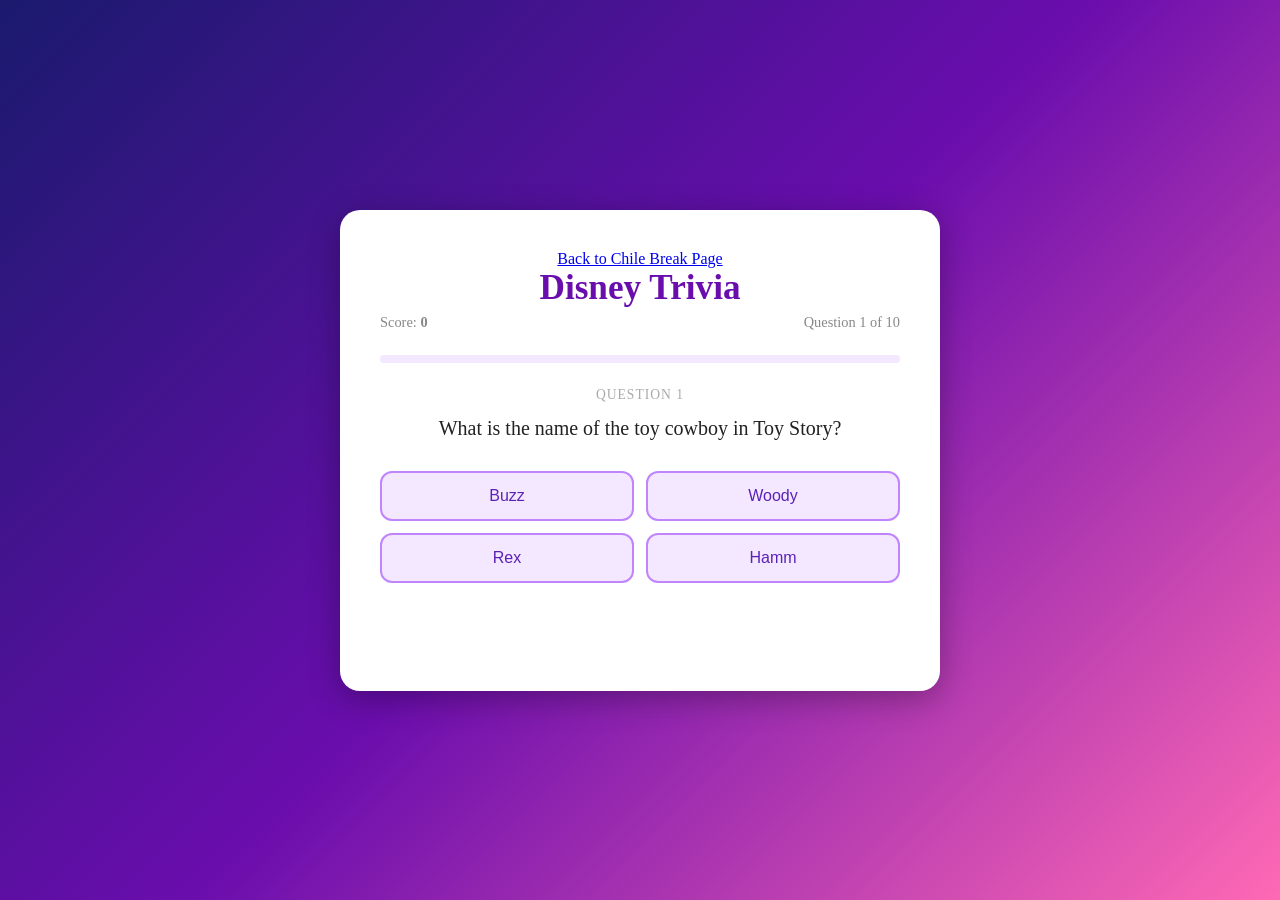
==== collab.ai.html @ 7b7a21c2 "Add files via upload" ====
<!DOCTYPE html>
<html lang="en">

<head>
    <meta charset="UTF-8">
    <meta name="viewport" content="width=device-width, initial-scale=1.0">
    <title>Disney Trivia</title>
    <style>
    

        * {
            box-sizing: border-box;
            margin: 0;
            padding: 0;
        }

        body {
            font-family: 'Georgia', serif;
            background: linear-gradient(135deg, #1a1a6e, #6a0dad, #ff69b4);
            min-height: 100vh;
            display: flex;
            align-items: center;
            justify-content: center;
            padding: 20px;
        }

        .card {
            background: white;
            border-radius: 20px;
            padding: 40px;
            max-width: 600px;
            width: 100%;
            text-align: center;
            box-shadow: 0 8px 32px rgba(0,0,0,0.3);
        }

        h1 {
            font-size: 2.2rem;
            color: #6a0dad;
            margin-bottom: 6px;
        }

        

        .score-bar {
            display: flex;
            justify-content: space-between;
            font-size: 0.9rem;
            color: #888;
            margin-bottom: 24px;
        }

        .question-num {
            font-size: 0.85rem;
            color: #aaa;
            margin-bottom: 10px;
            text-transform: uppercase;
            letter-spacing: 1px;
        }

        .question {
            font-size: 1.25rem;
            color: #222;
            margin-bottom: 28px;
            line-height: 1.5;
        }

        .options {
            display: grid;
            grid-template-columns: 1fr 1fr;
            gap: 12px;
            margin-bottom: 24px;
        }

        .option-btn {
            background: #f3e8ff;
            border: 2px solid #c084fc;
            color: #5b21b6;
            border-radius: 12px;
            padding: 14px 10px;
            font-size: 1rem;
            cursor: pointer;
            transition: all 0.2s;
        }

        .option-btn:hover:not(:disabled) {
            background: #c084fc;
            color: white;
            transform: scale(1.03);
        }

        .option-btn.correct {
            background: #bbf7d0;
            border-color: #22c55e;
            color: #14532d;
        }

        .option-btn.wrong {
            background: #fecaca;
            border-color: #ef4444;
            color: #7f1d1d;
        }

        .option-btn:disabled {
            cursor: default;
        }

        .feedback {
            font-size: 1rem;
            min-height: 28px;
            margin-bottom: 16px;
            font-weight: bold;
            color: #6a0dad;
        }

        .next-btn {
            background: #6a0dad;
            color: white;
            border: none;
            border-radius: 12px;
            padding: 12px 32px;
            font-size: 1rem;
            cursor: pointer;
            transition: background 0.2s;
            display: none;
        }

        .next-btn:hover {
            background: #4c0a8a;
        }

        .result-screen {
            display: none;
        }

        .result-screen h2 {
            font-size: 2rem;
            color: #6a0dad;
            margin-bottom: 12px;
        }

        .result-screen .final-score {
            font-size: 3rem;
            font-weight: bold;
            color: #ff69b4;
            margin: 16px 0;
        }

        .result-screen p {
            color: #555;
            font-size: 1.1rem;
            margin-bottom: 24px;
        }

        .restart-btn {
            background: #ff69b4;
            color: white;
            border: none;
            border-radius: 12px;
            padding: 12px 32px;
            font-size: 1rem;
            cursor: pointer;
            transition: background 0.2s;
        }

        .restart-btn:hover {
            background: #e0559f;
        }

        .progress-bar {
            background: #f3e8ff;
            border-radius: 10px;
            height: 8px;
            margin-bottom: 24px;
            overflow: hidden;
        }

        .progress-fill {
            background: linear-gradient(90deg, #6a0dad, #ff69b4);
            height: 100%;
            border-radius: 10px;
            transition: width 0.4s ease;
        }
    </style>
</head>
<body>

<div class="card">
    <a href="fromScratch.html">Back to Chile Break Page</a>
    <div id="quiz-screen">
        <h1> Disney Trivia </h1>
        <div class="stars"></div>

        <div class="score-bar">
            <span>Score: <strong id="score">0</strong></span>
            <span id="question-counter">Question 1 of 10</span>
        </div>

        <div class="progress-bar">
            <div class="progress-fill" id="progress-fill" style="width: 0%"></div>
        </div>

        <div class="question-num" id="question-num">Question 1</div>
        <div class="question" id="question-text">Loading...</div>

        <div class="options" id="options"></div>

        <div class="feedback" id="feedback"></div>
        <button class="next-btn" id="next-btn">Next ➜</button>
    </div>

    <div class="result-screen" id="result-screen">
        <h2>🎉 Quiz Complete! 🎉</h2>
        <div class="final-score" id="final-score">0/10</div>
        <p id="result-message">Thanks for playing!</p>
        <button class="restart-btn" onclick="restartQuiz()">Play Again ✨</button>
    </div>
</div>

<script>
    const questions = [
        {
            question: "What is the name of the toy cowboy in Toy Story?",
            options: ["Buzz", "Woody", "Rex", "Hamm"],
            answer: "Woody"
        },
        {
            question: "Which Disney princess has the ability to heal with her hair?",
            options: ["Cinderella", "Ariel", "Rapunzel", "Aurora"],
            answer: "Rapunzel"
        },
        {
            question: "What is the name of Simba's father in The Lion King?",
            options: ["Scar", "Rafiki", "Mufasa", "Pumba"],
            answer: "Mufasa"
        },
        {
            question: "In Frozen, what is Elsa's power?",
            options: ["Fire", "Ice and snow", "Wind", "Water"],
            answer: "Ice and snow"
        },
        {
            question: "What creature is Stitch in Lilo & Stitch?",
            options: ["Robot", "Alien experiment", "Mutant dog", "Space monster"],
            answer: "Alien experiment"
        },
        {
            question: "Which film features the song 'Under the Sea'?",
            options: ["Moana", "The Little Mermaid", "Pocahontas", "Brave"],
            answer: "The Little Mermaid"
        },
        {
            question: "What is the name of the restaurant in Ratatouille?",
            options: ["Chez Pierre", "La Maison", "Gusteau's", "Le Petit Chef"],
            answer: "Gusteau's"
        },
        {
            question: "In Finding Nemo, what type of fish is Dory?",
            options: ["Clownfish", "Blue tang", "Salmon", "Tuna"],
            answer: "Blue tang"
        },
        {
            question: "What is the name of Cinderella's fairy godmother's famous spell?",
            options: ["Abracadabra", "Bibbidi-Bobbidi-Boo", "Hocus Pocus", "Alakazam"],
            answer: "Bibbidi-Bobbidi-Boo"
        },
        {
            question: "Which Disney movie is set in the fictional kingdom of Arendelle?",
            options: ["Tangled", "Brave", "Frozen", "Encanto"],
            answer: "Frozen"
        }
    ];

    let currentQuestion = 0;
    let score = 0;
    let answered = false;

    function loadQuestion() {
        answered = false;
        const q = questions[currentQuestion];
        document.getElementById('question-num').textContent = `Question ${currentQuestion + 1}`;
        document.getElementById('question-counter').textContent = `Question ${currentQuestion + 1} of ${questions.length}`;
        document.getElementById('question-text').textContent = q.question;
        document.getElementById('feedback').textContent = '';
        document.getElementById('next-btn').style.display = 'none';

        const progress = (currentQuestion / questions.length) * 100;
        document.getElementById('progress-fill').style.width = progress + '%';

        const optionsDiv = document.getElementById('options');
        optionsDiv.innerHTML = '';
        q.options.forEach(option => {
            const btn = document.createElement('button');
            btn.className = 'option-btn';
            btn.textContent = option;
            btn.onclick = () => selectAnswer(btn, option);
            optionsDiv.appendChild(btn);
        });
    }

    function selectAnswer(btn, selected) {
        if (answered) return;
        answered = true;

        const correct = questions[currentQuestion].answer;
        const allBtns = document.querySelectorAll('.option-btn');

        allBtns.forEach(b => {
            b.disabled = true;
            if (b.textContent === correct) b.classList.add('correct');
        });

        if (selected === correct) {
            btn.classList.add('correct');
            document.getElementById('feedback').textContent = '✅ Correct!';
            score++;
            document.getElementById('score').textContent = score;
        } else {
            btn.classList.add('wrong');
            document.getElementById('feedback').textContent = `❌ The answer was: ${correct}`;
        }

        document.getElementById('next-btn').style.display = 'inline-block';
    }

    document.getElementById('next-btn').onclick = function () {
        currentQuestion++;
        if (currentQuestion < questions.length) {
            loadQuestion();
        } else {
            showResult();
        }
    };

    function showResult() {
        document.getElementById('quiz-screen').style.display = 'none';
        const result = document.getElementById('result-screen');
        result.style.display = 'block';
        document.getElementById('final-score').textContent = `${score}/${questions.length}`;

        let message = '';
        if (score === questions.length) message = '🏆 Perfect score! You are a true Disney expert!';
        else if (score >= 7) message = '🌟 Great job! You really know your Disney!';
        else if (score >= 4) message = '👍 Not bad! Time for a Disney movie marathon?';
        else message = '🎬 Keep watching those Disney movies and try again!';

        document.getElementById('result-message').textContent = message;
    }

    function restartQuiz() {
        currentQuestion = 0;
        score = 0;
        document.getElementById('score').textContent = 0;
        document.getElementById('result-screen').style.display = 'none';
        document.getElementById('quiz-screen').style.display = 'block';
        loadQuestion();
    }

    loadQuestion();
</script>
</body>
</html>
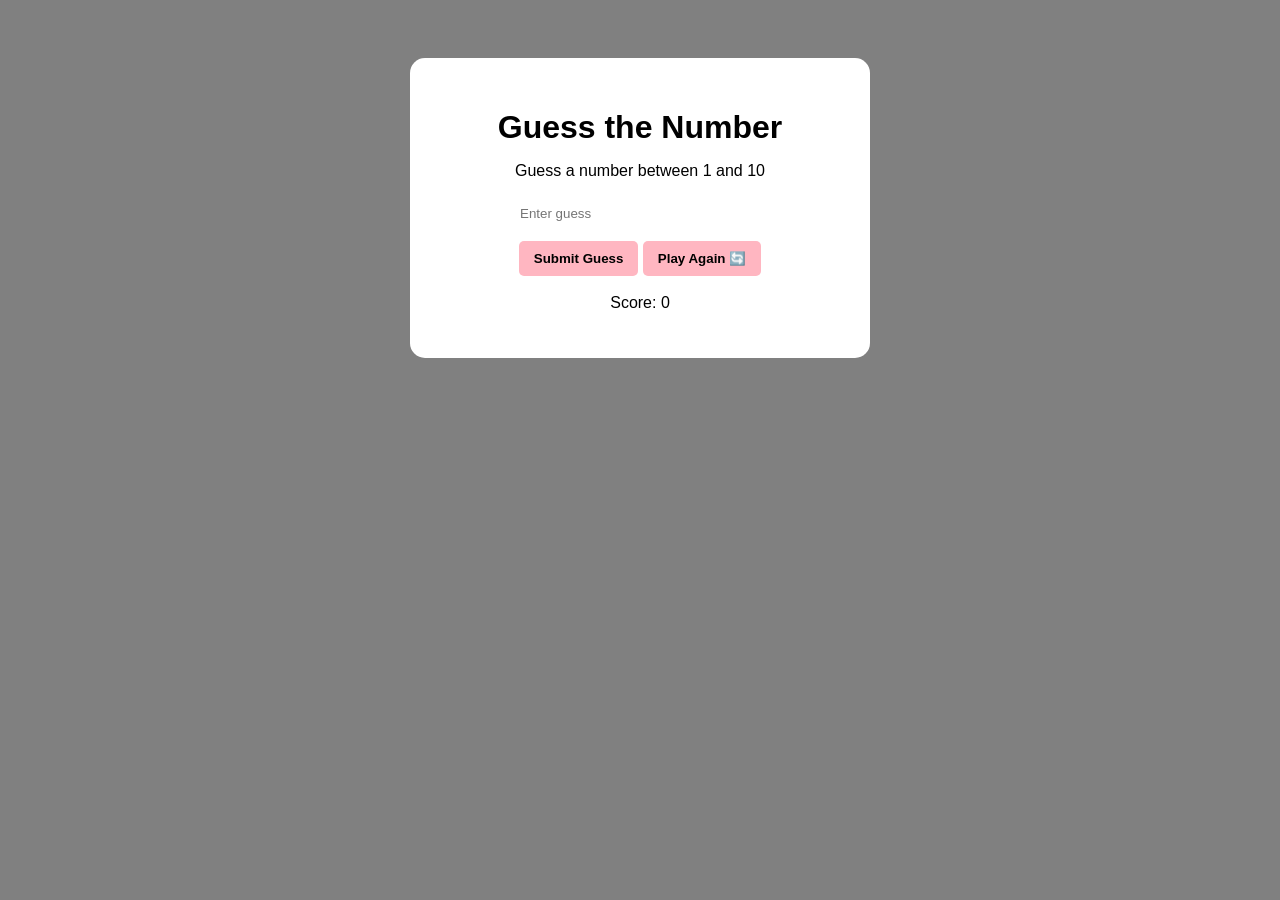
==== commit 5fd51e2a: "Add files via upload" ====
--- a/collab.ai.html
+++ b/collab.ai.html
@@ -1,362 +1,119 @@
 <!DOCTYPE html>
 <html lang="en">
+<head>
+<meta charset="UTF-8">
+<meta name="viewport" content="width=device-width, initial-scale=1.0">
+<title> Guessing Game </title>
 
-<head>
-    <meta charset="UTF-8">
-    <meta name="viewport" content="width=device-width, initial-scale=1.0">
-    <title>Disney Trivia</title>
-    <style>
-    
+<style>
+body {
+    font-family: Arial, sans-serif;
+    background: grey;
+    text-align: center;
+    color:black;
+    padding: 50px;
+}
 
-        * {
-            box-sizing: border-box;
-            margin: 0;
-            padding: 0;
-        }
+.container {
+    background:white;
+    padding: 30px;
+    border-radius: 15px;
+    max-width: 400px;
+    margin: auto;
+}
 
-        body {
-            font-family: 'Georgia', serif;
-            background: linear-gradient(135deg, #1a1a6e, #6a0dad, #ff69b4);
-            min-height: 100vh;
-            display: flex;
-            align-items: center;
-            justify-content: center;
-            padding: 20px;
-        }
+h1 {
+    margin-bottom: 10px;
+}
 
-        .card {
-            background: white;
-            border-radius: 20px;
-            padding: 40px;
-            max-width: 600px;
-            width: 100%;
-            text-align: center;
-            box-shadow: 0 8px 32px rgba(0,0,0,0.3);
-        }
+input {
+    padding: 10px;
+    width: 60%;
+    border: none;
+    border-radius: 5px;
+}
 
-        h1 {
-            font-size: 2.2rem;
-            color: #6a0dad;
-            margin-bottom: 6px;
-        }
+button {
+    padding: 10px 15px;
+    margin-top: 10px;
+    border: none;
+    border-radius: 5px;
+    cursor: pointer;
+    background-color: lightpink;
+    font-weight: bold;
+}
 
-        
+button:hover {
+    background-color: lightpink;
+}
 
-        .score-bar {
-            display: flex;
-            justify-content: space-between;
-            font-size: 0.9rem;
-            color: #888;
-            margin-bottom: 24px;
-        }
+#result {
+    margin-top: 15px;
+    font-size: 18px;
+}
 
-        .question-num {
-            font-size: 0.85rem;
-            color: #aaa;
-            margin-bottom: 10px;
-            text-transform: uppercase;
-            letter-spacing: 1px;
-        }
+#score {
+    margin-top: 10px;
+}
+</style>
+</head>
 
-        .question {
-            font-size: 1.25rem;
-            color: #222;
-            margin-bottom: 28px;
-            line-height: 1.5;
-        }
-
-        .options {
-            display: grid;
-            grid-template-columns: 1fr 1fr;
-            gap: 12px;
-            margin-bottom: 24px;
-        }
-
-        .option-btn {
-            background: #f3e8ff;
-            border: 2px solid #c084fc;
-            color: #5b21b6;
-            border-radius: 12px;
-            padding: 14px 10px;
-            font-size: 1rem;
-            cursor: pointer;
-            transition: all 0.2s;
-        }
-
-        .option-btn:hover:not(:disabled) {
-            background: #c084fc;
-            color: white;
-            transform: scale(1.03);
-        }
-
-        .option-btn.correct {
-            background: #bbf7d0;
-            border-color: #22c55e;
-            color: #14532d;
-        }
-
-        .option-btn.wrong {
-            background: #fecaca;
-            border-color: #ef4444;
-            color: #7f1d1d;
-        }
-
-        .option-btn:disabled {
-            cursor: default;
-        }
-
-        .feedback {
-            font-size: 1rem;
-            min-height: 28px;
-            margin-bottom: 16px;
-            font-weight: bold;
-            color: #6a0dad;
-        }
-
-        .next-btn {
-            background: #6a0dad;
-            color: white;
-            border: none;
-            border-radius: 12px;
-            padding: 12px 32px;
-            font-size: 1rem;
-            cursor: pointer;
-            transition: background 0.2s;
-            display: none;
-        }
-
-        .next-btn:hover {
-            background: #4c0a8a;
-        }
-
-        .result-screen {
-            display: none;
-        }
-
-        .result-screen h2 {
-            font-size: 2rem;
-            color: #6a0dad;
-            margin-bottom: 12px;
-        }
-
-        .result-screen .final-score {
-            font-size: 3rem;
-            font-weight: bold;
-            color: #ff69b4;
-            margin: 16px 0;
-        }
-
-        .result-screen p {
-            color: #555;
-            font-size: 1.1rem;
-            margin-bottom: 24px;
-        }
-
-        .restart-btn {
-            background: #ff69b4;
-            color: white;
-            border: none;
-            border-radius: 12px;
-            padding: 12px 32px;
-            font-size: 1rem;
-            cursor: pointer;
-            transition: background 0.2s;
-        }
-
-        .restart-btn:hover {
-            background: #e0559f;
-        }
-
-        .progress-bar {
-            background: #f3e8ff;
-            border-radius: 10px;
-            height: 8px;
-            margin-bottom: 24px;
-            overflow: hidden;
-        }
-
-        .progress-fill {
-            background: linear-gradient(90deg, #6a0dad, #ff69b4);
-            height: 100%;
-            border-radius: 10px;
-            transition: width 0.4s ease;
-        }
-    </style>
-</head>
 <body>
 
-<div class="card">
-    <a href="fromScratch.html">Back to Chile Break Page</a>
-    <div id="quiz-screen">
-        <h1> Disney Trivia </h1>
-        <div class="stars"></div>
+<div class="container">
+    <h1>Guess the Number</h1>
+   
 
-        <div class="score-bar">
-            <span>Score: <strong id="score">0</strong></span>
-            <span id="question-counter">Question 1 of 10</span>
-        </div>
+    <p id="rangeText">Guess a number between 1 and 10</p>
 
-        <div class="progress-bar">
-            <div class="progress-fill" id="progress-fill" style="width: 0%"></div>
-        </div>
+    <input type="number" id="guessInput" placeholder="Enter guess">
+    <br>
+    <button onclick="checkGuess()">Submit Guess</button>
+    <button onclick="resetGame()">Play Again 🔄</button>
 
-        <div class="question-num" id="question-num">Question 1</div>
-        <div class="question" id="question-text">Loading...</div>
-
-        <div class="options" id="options"></div>
-
-        <div class="feedback" id="feedback"></div>
-        <button class="next-btn" id="next-btn">Next ➜</button>
-    </div>
-
-    <div class="result-screen" id="result-screen">
-        <h2>🎉 Quiz Complete! 🎉</h2>
-        <div class="final-score" id="final-score">0/10</div>
-        <p id="result-message">Thanks for playing!</p>
-        <button class="restart-btn" onclick="restartQuiz()">Play Again ✨</button>
-    </div>
+    <p id="result"></p>
+    <p id="attempts"></p>
+    <p id="score">Score: 0</p>
 </div>
 
 <script>
-    const questions = [
-        {
-            question: "What is the name of the toy cowboy in Toy Story?",
-            options: ["Buzz", "Woody", "Rex", "Hamm"],
-            answer: "Woody"
-        },
-        {
-            question: "Which Disney princess has the ability to heal with her hair?",
-            options: ["Cinderella", "Ariel", "Rapunzel", "Aurora"],
-            answer: "Rapunzel"
-        },
-        {
-            question: "What is the name of Simba's father in The Lion King?",
-            options: ["Scar", "Rafiki", "Mufasa", "Pumba"],
-            answer: "Mufasa"
-        },
-        {
-            question: "In Frozen, what is Elsa's power?",
-            options: ["Fire", "Ice and snow", "Wind", "Water"],
-            answer: "Ice and snow"
-        },
-        {
-            question: "What creature is Stitch in Lilo & Stitch?",
-            options: ["Robot", "Alien experiment", "Mutant dog", "Space monster"],
-            answer: "Alien experiment"
-        },
-        {
-            question: "Which film features the song 'Under the Sea'?",
-            options: ["Moana", "The Little Mermaid", "Pocahontas", "Brave"],
-            answer: "The Little Mermaid"
-        },
-        {
-            question: "What is the name of the restaurant in Ratatouille?",
-            options: ["Chez Pierre", "La Maison", "Gusteau's", "Le Petit Chef"],
-            answer: "Gusteau's"
-        },
-        {
-            question: "In Finding Nemo, what type of fish is Dory?",
-            options: ["Clownfish", "Blue tang", "Salmon", "Tuna"],
-            answer: "Blue tang"
-        },
-        {
-            question: "What is the name of Cinderella's fairy godmother's famous spell?",
-            options: ["Abracadabra", "Bibbidi-Bobbidi-Boo", "Hocus Pocus", "Alakazam"],
-            answer: "Bibbidi-Bobbidi-Boo"
-        },
-        {
-            question: "Which Disney movie is set in the fictional kingdom of Arendelle?",
-            options: ["Tangled", "Brave", "Frozen", "Encanto"],
-            answer: "Frozen"
-        }
-    ];
+let maxNumber = 10;
+let randomNumber = Math.floor(Math.random() * maxNumber) + 1;
+let tries = 0;
+let score = 0;
 
-    let currentQuestion = 0;
-    let score = 0;
-    let answered = false;
+function setDifficulty() {
+    maxNumber = document.getElementById("difficulty").value;
+    document.getElementById("rangeText").innerText = 
+        "Guess a number between 1 and " + maxNumber;
+    resetGame();
+}
 
-    function loadQuestion() {
-        answered = false;
-        const q = questions[currentQuestion];
-        document.getElementById('question-num').textContent = `Question ${currentQuestion + 1}`;
-        document.getElementById('question-counter').textContent = `Question ${currentQuestion + 1} of ${questions.length}`;
-        document.getElementById('question-text').textContent = q.question;
-        document.getElementById('feedback').textContent = '';
-        document.getElementById('next-btn').style.display = 'none';
+function checkGuess() {
+    let userGuess = document.getElementById("guessInput").value;
+    tries++;
 
-        const progress = (currentQuestion / questions.length) * 100;
-        document.getElementById('progress-fill').style.width = progress + '%';
-
-        const optionsDiv = document.getElementById('options');
-        optionsDiv.innerHTML = '';
-        q.options.forEach(option => {
-            const btn = document.createElement('button');
-            btn.className = 'option-btn';
-            btn.textContent = option;
-            btn.onclick = () => selectAnswer(btn, option);
-            optionsDiv.appendChild(btn);
-        });
+    if (userGuess == randomNumber) {
+        document.getElementById("result").innerHTML = "🎉 Correct!";
+        score += Math.max(10 - tries, 1);
+        document.getElementById("score").innerHTML = "Score: " + score;
+    } else if (userGuess < randomNumber) {
+        document.getElementById("result").innerHTML = "📉 Too low!";
+    } else {
+        document.getElementById("result").innerHTML = "📈 Too high!";
     }
 
-    function selectAnswer(btn, selected) {
-        if (answered) return;
-        answered = true;
+    document.getElementById("attempts").innerHTML = "Attempts: " + tries;
+}
 
-        const correct = questions[currentQuestion].answer;
-        const allBtns = document.querySelectorAll('.option-btn');
+function resetGame() {
+    randomNumber = Math.floor(Math.random() * maxNumber) + 1;
+    tries = 0;
+    document.getElementById("result").innerHTML = "";
+    document.getElementById("attempts").innerHTML = "";
+    document.getElementById("guessInput").value = "";
+}
+</script>
 
-        allBtns.forEach(b => {
-            b.disabled = true;
-            if (b.textContent === correct) b.classList.add('correct');
-        });
-
-        if (selected === correct) {
-            btn.classList.add('correct');
-            document.getElementById('feedback').textContent = '✅ Correct!';
-            score++;
-            document.getElementById('score').textContent = score;
-        } else {
-            btn.classList.add('wrong');
-            document.getElementById('feedback').textContent = `❌ The answer was: ${correct}`;
-        }
-
-        document.getElementById('next-btn').style.display = 'inline-block';
-    }
-
-    document.getElementById('next-btn').onclick = function () {
-        currentQuestion++;
-        if (currentQuestion < questions.length) {
-            loadQuestion();
-        } else {
-            showResult();
-        }
-    };
-
-    function showResult() {
-        document.getElementById('quiz-screen').style.display = 'none';
-        const result = document.getElementById('result-screen');
-        result.style.display = 'block';
-        document.getElementById('final-score').textContent = `${score}/${questions.length}`;
-
-        let message = '';
-        if (score === questions.length) message = '🏆 Perfect score! You are a true Disney expert!';
-        else if (score >= 7) message = '🌟 Great job! You really know your Disney!';
-        else if (score >= 4) message = '👍 Not bad! Time for a Disney movie marathon?';
-        else message = '🎬 Keep watching those Disney movies and try again!';
-
-        document.getElementById('result-message').textContent = message;
-    }
-
-    function restartQuiz() {
-        currentQuestion = 0;
-        score = 0;
-        document.getElementById('score').textContent = 0;
-        document.getElementById('result-screen').style.display = 'none';
-        document.getElementById('quiz-screen').style.display = 'block';
-        loadQuestion();
-    }
-
-    loadQuestion();
-</script>
 </body>
 </html>
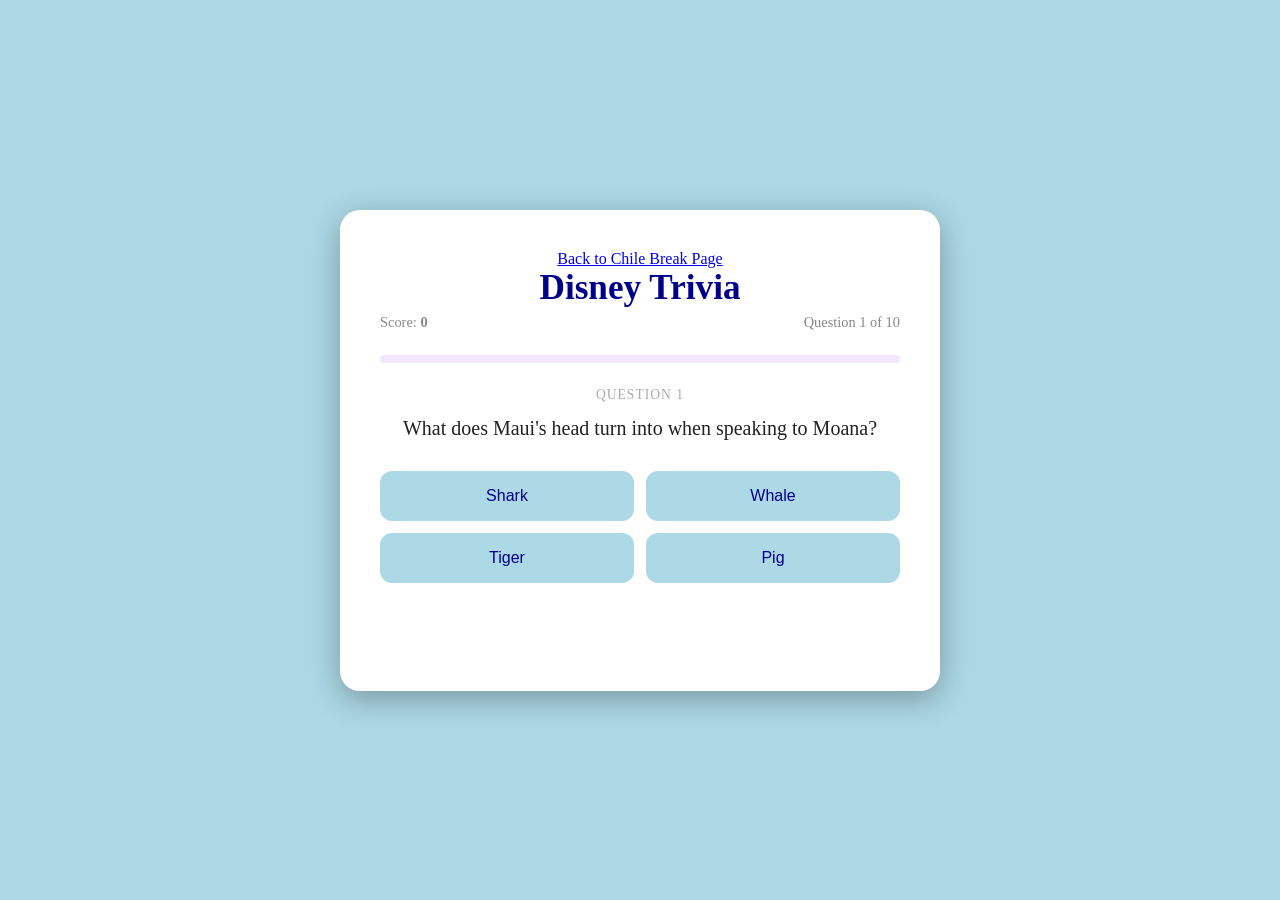
==== commit 8efd4651: "Add files via upload" ====
--- a/collab.ai.html
+++ b/collab.ai.html
@@ -1,119 +1,411 @@
 <!DOCTYPE html>
 <html lang="en">
+
+
 <head>
-<meta charset="UTF-8">
-<meta name="viewport" content="width=device-width, initial-scale=1.0">
-<title> Guessing Game </title>
-
-<style>
-body {
-    font-family: Arial, sans-serif;
-    background: grey;
-    text-align: center;
-    color:black;
-    padding: 50px;
-}
-
-.container {
-    background:white;
-    padding: 30px;
-    border-radius: 15px;
-    max-width: 400px;
-    margin: auto;
-}
-
-h1 {
-    margin-bottom: 10px;
-}
-
-input {
-    padding: 10px;
-    width: 60%;
-    border: none;
-    border-radius: 5px;
-}
-
-button {
-    padding: 10px 15px;
-    margin-top: 10px;
-    border: none;
-    border-radius: 5px;
-    cursor: pointer;
-    background-color: lightpink;
-    font-weight: bold;
-}
-
-button:hover {
-    background-color: lightpink;
-}
-
-#result {
-    margin-top: 15px;
-    font-size: 18px;
-}
-
-#score {
-    margin-top: 10px;
-}
-</style>
+   <meta charset="UTF-8">
+   <meta name="viewport" content="width=device-width, initial-scale=1.0">
+   <title>Disney Trivia</title>
+   <style>
+  
+
+
+       * {
+           box-sizing: border-box;
+           margin: 0;
+           padding: 0;
+       }
+
+
+       body {
+           font-family: 'Georgia', serif;
+           background: lightblue;
+           min-height: 100vh;
+           display: flex;
+           align-items: center;
+           justify-content: center;
+           padding: 20px;
+       }
+
+
+       .card {
+           background: white;
+           border-radius: 20px;
+           padding: 40px;
+           max-width: 600px;
+           width: 100%;
+           text-align: center;
+           box-shadow: 0 8px 32px rgba(0,0,0,0.3);
+       }
+
+
+       h1 {
+           font-size: 2.2rem;
+           color:darkblue;
+           margin-bottom: 6px;
+       }
+
+
+      
+
+
+       .score-bar {
+           display: flex;
+           justify-content: space-between;
+           font-size: 0.9rem;
+           color: #888;
+           margin-bottom: 24px;
+       }
+
+
+       .question-num {
+           font-size: 0.85rem;
+           color: #aaa;
+           margin-bottom: 10px;
+           text-transform: uppercase;
+           letter-spacing: 1px;
+       }
+
+
+       .question {
+           font-size: 1.25rem;
+           color: #222;
+           margin-bottom: 28px;
+           line-height: 1.5;
+       }
+
+
+       .options {
+           display: grid;
+           grid-template-columns: 1fr 1fr;
+           gap: 12px;
+           margin-bottom: 24px;
+       }
+
+
+       .option-btn {
+           background:lightblue;
+           border: 2px solid lightblue;
+           color: darkblue ;
+           border-radius: 12px;
+           padding: 14px 10px;
+           font-size: 1rem;
+           cursor: pointer;
+           transition: all 0.2s;
+       }
+
+
+       .option-btn:hover:not(:disabled) {
+           background: blue;
+           color: white;
+           transform: scale(1.03);
+       }
+
+
+       .option-btn.correct {
+           background: #bbf7d0;
+           border-color: #22c55e;
+           color: #14532d;
+       }
+
+
+       .option-btn.wrong {
+           background: #fecaca;
+           border-color: #ef4444;
+           color: #7f1d1d;
+       }
+
+
+       .option-btn:disabled {
+           cursor: default;
+       }
+
+
+       .feedback {
+           font-size: 1rem;
+           min-height: 28px;
+           margin-bottom: 16px;
+           font-weight: bold;
+           color: #6a0dad;
+       }
+
+
+       .next-btn {
+           background: #6a0dad;
+           color: white;
+           border: none;
+           border-radius: 12px;
+           padding: 12px 32px;
+           font-size: 1rem;
+           cursor: pointer;
+           transition: background 0.2s;
+           display: none;
+       }
+
+
+       .next-btn:hover {
+           background: #4c0a8a;
+       }
+
+
+       .result-screen {
+           display: none;
+       }
+
+
+       .result-screen h2 {
+           font-size: 2rem;
+           color: #6a0dad;
+           margin-bottom: 12px;
+       }
+
+
+       .result-screen .final-score {
+           font-size: 3rem;
+           font-weight: bold;
+           color: #ff69b4;
+           margin: 16px 0;
+       }
+
+
+       .result-screen p {
+           color: #555;
+           font-size: 1.1rem;
+           margin-bottom: 24px;
+       }
+
+
+       .restart-btn {
+           background: #ff69b4;
+           color: white;
+           border: none;
+           border-radius: 12px;
+           padding: 12px 32px;
+           font-size: 1rem;
+           cursor: pointer;
+           transition: background 0.2s;
+       }
+
+
+       .restart-btn:hover {
+           background: #e0559f;
+       }
+
+
+       .progress-bar {
+           background: #f3e8ff;
+           border-radius: 10px;
+           height: 8px;
+           margin-bottom: 24px;
+           overflow: hidden;
+       }
+
+
+       .progress-fill {
+           background: darkblue;
+           height: 100%;
+           border-radius: 10px;
+           transition: width 0.4s ease;
+       }
+   </style>
 </head>
-
 <body>
 
-<div class="container">
-    <h1>Guess the Number</h1>
-   
-
-    <p id="rangeText">Guess a number between 1 and 10</p>
-
-    <input type="number" id="guessInput" placeholder="Enter guess">
-    <br>
-    <button onclick="checkGuess()">Submit Guess</button>
-    <button onclick="resetGame()">Play Again 🔄</button>
-
-    <p id="result"></p>
-    <p id="attempts"></p>
-    <p id="score">Score: 0</p>
+
+<div class="card">
+   <a href="fromScratch.html">Back to Chile Break Page</a>
+   <div id="quiz-screen">
+       <h1> Disney Trivia </h1>
+       <div class="stars"></div>
+
+
+       <div class="score-bar">
+           <span>Score: <strong id="score">0</strong></span>
+           <span id="question-counter">Question 1 of 10</span>
+       </div>
+
+
+       <div class="progress-bar">
+           <div class="progress-fill" id="progress-fill" style="width: 0%"></div>
+       </div>
+
+
+       <div class="question-num" id="question-num">Question 1</div>
+       <div class="question" id="question-text">Loading...</div>
+
+
+       <div class="options" id="options"></div>
+
+
+       <div class="feedback" id="feedback"></div>
+       <button class="next-btn" id="next-btn">Next ➜</button>
+   </div>
+
+
+   <div class="result-screen" id="result-screen">
+       <h2>🎉 Quiz Complete! 🎉</h2>
+       <div class="final-score" id="final-score">0/10</div>
+       <p id="result-message">Thanks for playing!</p>
+       <button class="restart-btn" onclick="restartQuiz()">Play Again ✨</button>
+   </div>
 </div>
 
+
 <script>
-let maxNumber = 10;
-let randomNumber = Math.floor(Math.random() * maxNumber) + 1;
-let tries = 0;
-let score = 0;
-
-function setDifficulty() {
-    maxNumber = document.getElementById("difficulty").value;
-    document.getElementById("rangeText").innerText = 
-        "Guess a number between 1 and " + maxNumber;
-    resetGame();
-}
-
-function checkGuess() {
-    let userGuess = document.getElementById("guessInput").value;
-    tries++;
-
-    if (userGuess == randomNumber) {
-        document.getElementById("result").innerHTML = "🎉 Correct!";
-        score += Math.max(10 - tries, 1);
-        document.getElementById("score").innerHTML = "Score: " + score;
-    } else if (userGuess < randomNumber) {
-        document.getElementById("result").innerHTML = "📉 Too low!";
-    } else {
-        document.getElementById("result").innerHTML = "📈 Too high!";
-    }
-
-    document.getElementById("attempts").innerHTML = "Attempts: " + tries;
-}
-
-function resetGame() {
-    randomNumber = Math.floor(Math.random() * maxNumber) + 1;
-    tries = 0;
-    document.getElementById("result").innerHTML = "";
-    document.getElementById("attempts").innerHTML = "";
-    document.getElementById("guessInput").value = "";
-}
+   const questions = [
+       {
+           question: "What does Maui's head turn into when speaking to Moana?",
+           options: ["Shark", "Whale", "Tiger", "Pig"],
+           answer: "Shark"
+       },
+       {
+           question: "Which Disney princess has the ability to heal with her hair?",
+           options: ["Cinderella", "Ariel", "Rapunzel", "Aurora"],
+           answer: "Rapunzel"
+       },
+       {
+           question: "What is the name of Simba's father in The Lion King?",
+           options: ["Scar", "Rafiki", "Mufasa", "Pumba"],
+           answer: "Mufasa"
+       },
+       {
+           question: "What does Olaf become in the Summer?",
+           options: ["Puddle", "Happy Snowman", "Igloo", "Lake"],
+           answer: "Happy Snowman"
+       },
+       {
+           question: "What food is Tiana carrying during the Diner Scene?",
+           options: ["Gumbo", "Corn Bread", "Cookies ", "Beignet"],
+           answer: "Beignet"
+       },
+       {
+           question: "Which film features the song 'Colors of the Wind'?",
+           options: ["Moana", "The Little Mermaid", "Pocahontas", "Brave"],
+           answer: "Pocahontas"
+       },
+       {
+           question: "In Descendants who is Evi's Mother?",
+           options: ["Maleficent", "Evil Queen", "Cruella de Vil ", "Ursula"],
+           answer: "Evil Queen"
+       },
+       {
+           question: "In Finding Nemo, what type of fish is Nemo?",
+           options: ["Clownfish", "Blue tang", "Salmon", "Tuna"],
+           answer: "Clownfish"
+       },
+       {
+           question: "What is the name of Cinderella's fairy godmother's famous spell?",
+           options: ["Abracadabra", "Bibbidi-Bobbidi-Boo", "Hocus Pocus", "Alakazam"],
+           answer: "Bibbidi-Bobbidi-Boo"
+       },
+       {
+           question: "Which Disney movie is set in the fictional kingdom of Arendelle?",
+           options: ["Tangled", "Brave", "Frozen", "Encanto"],
+           answer: "Frozen"
+       }
+   ];
+
+
+   let currentQuestion = 0;
+   let score = 0;
+   let answered = false;
+
+
+   function loadQuestion() {
+       answered = false;
+       const q = questions[currentQuestion];
+       document.getElementById('question-num').textContent = `Question ${currentQuestion + 1}`;
+       document.getElementById('question-counter').textContent = `Question ${currentQuestion + 1} of ${questions.length}`;
+       document.getElementById('question-text').textContent = q.question;
+       document.getElementById('feedback').textContent = '';
+       document.getElementById('next-btn').style.display = 'none';
+
+
+       const progress = (currentQuestion / questions.length) * 100;
+       document.getElementById('progress-fill').style.width = progress + '%';
+
+
+       const optionsDiv = document.getElementById('options');
+       optionsDiv.innerHTML = '';
+       q.options.forEach(option => {
+           const btn = document.createElement('button');
+           btn.className = 'option-btn';
+           btn.textContent = option;
+           btn.onclick = () => selectAnswer(btn, option);
+           optionsDiv.appendChild(btn);
+       });
+   }
+
+
+   function selectAnswer(btn, selected) {
+       if (answered) return;
+       answered = true;
+
+
+       const correct = questions[currentQuestion].answer;
+       const allBtns = document.querySelectorAll('.option-btn');
+
+
+       allBtns.forEach(b => {
+           b.disabled = true;
+           if (b.textContent === correct) b.classList.add('correct');
+       });
+
+
+       if (selected === correct) {
+           btn.classList.add('correct');
+           document.getElementById('feedback').textContent = '✅ Correct!';
+           score++;
+           document.getElementById('score').textContent = score;
+       } else {
+           btn.classList.add('wrong');
+           document.getElementById('feedback').textContent = `❌ The answer was: ${correct}`;
+       }
+
+
+       document.getElementById('next-btn').style.display = 'inline-block';
+   }
+
+
+   document.getElementById('next-btn').onclick = function () {
+       currentQuestion++;
+       if (currentQuestion < questions.length) {
+           loadQuestion();
+       } else {
+           showResult();
+       }
+   };
+
+
+   function showResult() {
+       document.getElementById('quiz-screen').style.display = 'none';
+       const result = document.getElementById('result-screen');
+       result.style.display = 'block';
+       document.getElementById('final-score').textContent = `${score}/${questions.length}`;
+
+
+       let message = '';
+       if (score === questions.length) message = '🏆 Perfect score! You are a true Disney expert!';
+       else if (score >= 7) message = '🌟 Great job! You really know your Disney!';
+       else if (score >= 4) message = '👍 Not bad! Time for a Disney movie marathon?';
+       else message = '🎬 Keep watching those Disney movies and try again!';
+
+
+       document.getElementById('result-message').textContent = message;
+   }
+
+
+   function restartQuiz() {
+       currentQuestion = 0;
+       score = 0;
+       document.getElementById('score').textContent = 0;
+       document.getElementById('result-screen').style.display = 'none';
+       document.getElementById('quiz-screen').style.display = 'block';
+       loadQuestion();
+   }
+
+
+   loadQuestion();
 </script>
-
 </body>
-</html>
+</html>
